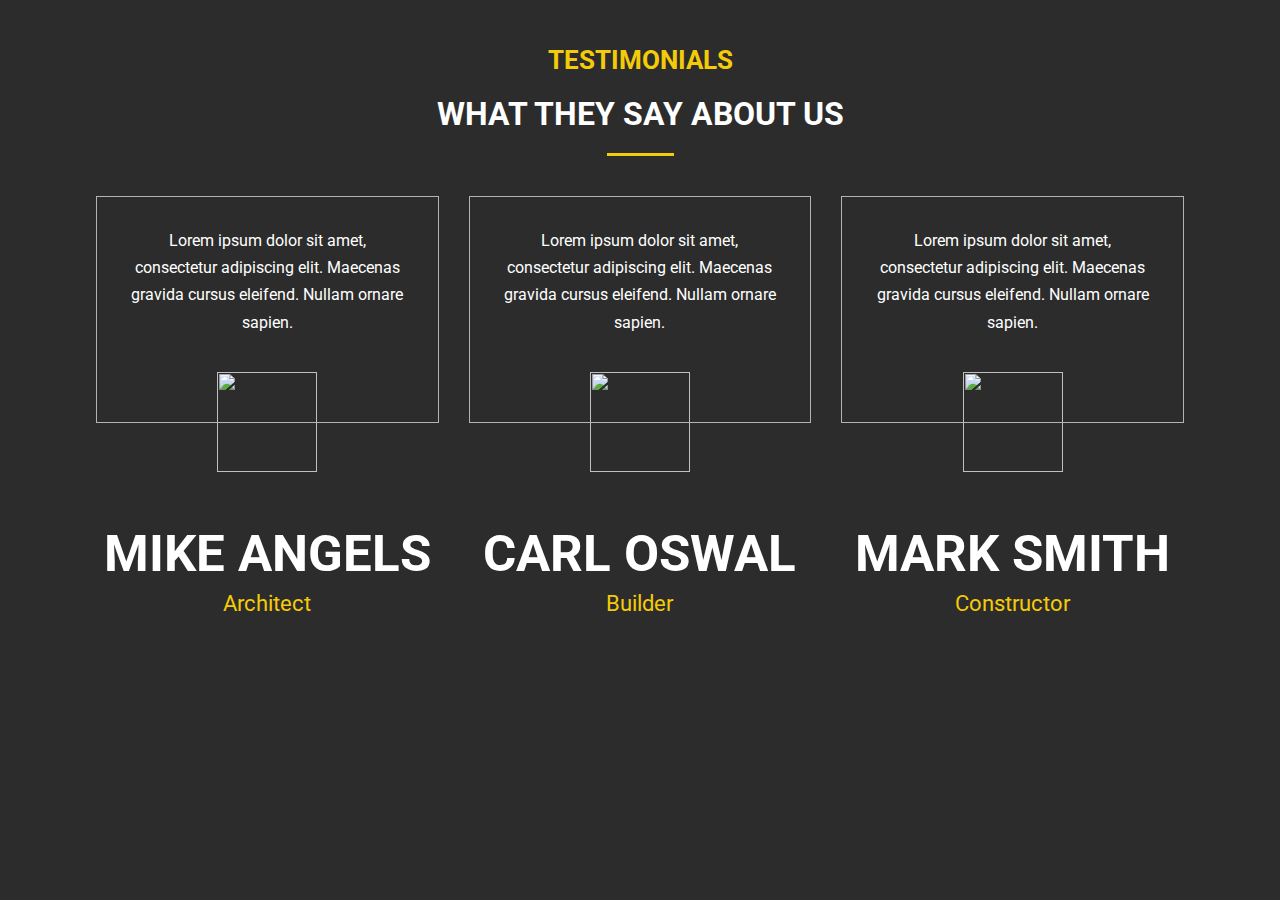
==== Task-17/index.html @ 7f32a193 "Task-17" ====
<!DOCTYPE html>
<html lang="en">

<head>
    <meta charset="UTF-8">
    <meta name="viewport" content="width=device-width, initial-scale=1.0">
    <title>Document</title>

    <link rel="stylesheet" href="./layout.css">
    <link rel="stylesheet" href="./reset.css">
    <link rel="stylesheet" href="style.css">
</head>

<body>

    <section>
        <div class="container">
            <header class="header">
                <h3 class="header-h2">TESTIMONIALS</h3>
                <h2 class="header-custom">WHAT THEY SAY ABOUT US</h2>
                <div class="header-border"></div>
            </header>
            <main>
                <div class="row">
                    <div class="col-xl-4 col-lg-4 col-md-6 col-sm-12">
                        <div class="card">
                            <div class="card-header">
                                <p>Lorem ipsum dolor sit amet, consectetur adipiscing elit. Maecenas gravida cursus
                                    eleifend. Nullam ornare sapien.</p>
                                <img src="https://nicepagesite.netlify.app/assets/img/customer1.png" alt="">
                            </div>
                            <div class="card-footer">
                                <h1>MIKE ANGELS</h1>
                                <p>Architect</p>
                            </div>
                        </div>
                    </div>

                    <div class="col-xl-4 col-lg-4 col-md-6 col-sm-12">
                        <div class="card">
                            <div class="card-header">
                                <p>Lorem ipsum dolor sit amet, consectetur adipiscing elit. Maecenas gravida cursus
                                    eleifend. Nullam ornare sapien.</p>
                                <img src="https://nicepagesite.netlify.app/assets/img/customer2.png" alt="">
                            </div>
                            <div class="card-footer">
                                <h1>CARL OSWAL</h1>
                                <p>Builder</p>
                            </div>
                        </div>
                    </div>

                    <div class="col-xl-4 col-lg-4 col-md-6 col-sm-12">
                        <div class="card">
                            <div class="card-header">
                                <p>Lorem ipsum dolor sit amet, consectetur adipiscing elit. Maecenas gravida cursus
                                    eleifend. Nullam ornare sapien.</p>
                                <img src="https://nicepagesite.netlify.app/assets/img/customer3.png" alt="">
                            </div>
                            <div class="card-footer">
                                <h1>MARK SMITH</h1>
                                <p>Constructor</p>
                            </div>
                        </div>
                    </div>

                </div>
            </main>
        </div>
    </section>

</body>

</html>
---- Task-17/layout.css ----
.container {
    width: 85%;
    max-width: 1100px;
    margin-inline: auto;
}

.row {
    display: flex;
    flex-wrap: wrap; 
    margin-inline: -15px;
}

[class^='col-xl-'] {
    padding-inline: 15px;
    box-sizing: border-box;
}




/* extra large  - xl*/
@media screen and (min-width:1200px) {
    .col-xl-1 {
        width: calc(100%/12*1);
    }

    .col-xl-2 {
        width: calc(100%/12*2);
    }

    .col-xl-3 {
        width: calc(100%/12*3);
    }

    .col-xl-4 {
        width: calc(100%/12*4);
    }

    .col-xl-5 {
        width: calc(100%/12*5);
    }

    .col-xl-6 {
        width: 50%;
    }

    .col-xl-7 {
        width: calc(100%/12*7);
    }

    .col-xl-8 {
        width: calc(100%/12*8);
    }

    .col-xl-9 {
        width: calc(100%/12*9);
    }

    .col-xl-10 {
        width: calc(100%/12*10);
    }

    .col-xl-11 {
        width: calc(100%/12*11);
    }

    .col-xl-12 {
        width: 100%;
    }

}

/* large -lg */
@media screen and (max-width:1200px) and (min-width:992px) {

    .col-lg-1 {
        width: calc(100%/12*1);
    }

    .col-lg-2 {
        width: calc(100%/12*2);
    }

    .col-lg-3 {
        width: calc(100%/12*3);
    }

    .col-lg-4 {
        width: calc(100%/12*4);
    }

    .col-lg-5 {
        width: calc(100%/12*5);
    }

    .col-lg-6 {
        width: 50%;
    }

    .col-lg-7 {
        width: calc(100%/12*7);
    }

    .col-lg-8 {
        width: calc(100%/12*8);
    }

    .col-lg-9 {
        width: calc(100%/12*9);
    }

    .col-lg-10 {
        width: calc(100%/12*10);
    }

    .col-lg-11 {
        width: calc(100%/12*11);
    }

    .col-lg-12 {
        width: 100%;
    }

}

/* medium - md */
@media screen and (max-width:992px) and (min-width:768px) {

    .col-md-1 {
        width: calc(100%/12*1);
    }

    .col-md-2 {
        width: calc(100%/12*2);
    }

    .col-md-3 {
        width: calc(100%/12*3);
    }

    .col-md-4 {
        width: calc(100%/12*4);
    }

    .col-md-5 {
        width: calc(100%/12*5);
    }

    .col-md-6 {
        width: 50%;
    }

    .col-md-7 {
        width: calc(100%/12*7);
    }

    .col-md-8 {
        width: calc(100%/12*8);
    }

    .col-md-9 {
        width: calc(100%/12*9);
    }

    .col-md-10 {
        width: calc(100%/12*10);
    }

    .col-md-11 {
        width: calc(100%/12*11);
    }

    .col-md-12 {
        width: 100%;
    }

}

/* small sm */
@media screen and (max-width:768px) and (min-width:562px) {

    .col-sm-1 {
        width: calc(100%/12*1);
    }

    .col-sm-2 {
        width: calc(100%/12*2);
    }

    .col-sm-3 {
        width: calc(100%/12*3);
    }

    .col-sm-4 {
        width: calc(100%/12*4);
    }

    .col-sm-5 {
        width: calc(100%/12*5);
    }

    .col-sm-6 {
        width: 50%;
    }

    .col-sm-7 {
        width: calc(100%/12*7);
    }

    .col-sm-8 {
        width: calc(100%/12*8);
    }

    .col-sm-9 {
        width: calc(100%/12*9);
    }

    .col-sm-10 {
        width: calc(100%/12*10);
    }

    .col-sm-11 {
        width: calc(100%/12*11);
    }

    .col-sm-12 {
        width: 100%;
    }

}

/* extra small - xs */
@media screen and (max-width:562px) {


    .col-xs-1 {
        width: calc(100%/12*1);
    }

    .col-xs-2 {
        width: calc(100%/12*2);
    }

    .col-xs-3 {
        width: calc(100%/12*3);
    }

    .col-xs-4 {
        width: calc(100%/12*4);
    }

    .col-xs-5 {
        width: calc(100%/12*5);
    }

    .col-xs-6 {
        width: 50%;
    }

    .col-xs-7 {
        width: calc(100%/12*7);
    }

    .col-xs-8 {
        width: calc(100%/12*8);
    }

    .col-xs-9 {
        width: calc(100%/12*9);
    }

    .col-xs-10 {
        width: calc(100%/12*10);
    }

    .col-xs-11 {
        width: calc(100%/12*11);
    }

    .col-xs-12 {
        width: 100%;
    }

}
---- Task-17/style.css ----
@import url('https://fonts.googleapis.com/css2?family=Roboto:ital,wght@0,100;0,300;0,400;0,500;0,700;0,900;1,100;1,300;1,400;1,500;1,700;1,900&display=swap');

body {
    font-family: "Roboto", sans-serif;
}

section {
    min-height: 100vh;
    padding: 45px 0;
    box-sizing: border-box;
    background: #2c2c2c;
}

.header {
    box-sizing: border-box;
    display: flex;
    align-items: center;
    justify-content: center;
    flex-direction: column;
}

.header:hover {
    .header-border {
        transform: scaleX(1.5);
    }
}

.header h3 {
    color: #f4cb08;
    font-size: 1.6rem;
}

.header h2 {
    color: #fff;
    font-size: 32px;
    margin: 20px 0;
}

.header-border {
    width: 67px;
    height: 3px;
    background: #f4cb08;
    margin: 0 0 40px;
    transition: ease-in .3s;
}

img {
    position: absolute;
    bottom: -50px;
    left: 50%;
    transform: translateX(-50%);

    width: 100px;
    height: 100px;
}

.card-header {
    padding: 30px;
    padding-bottom: 70px;
    
    border: 1px solid #b3b3b3;
    transition: ease-in .2s;
    position: relative;
}

.card-header:hover {
    border-color: #fff;
    border-bottom-left-radius: 10px;
    border-bottom-right-radius: 10px;
    border-bottom-width: 5px;
}

p {
    text-align: center;
    margin: 0 0 16px;
    margin-top: 0;
    margin-bottom: 1rem;
    letter-spacing: 3;
    color: #fff;
    font-size: 16px;
    line-height: 1.7;
}

.card-footer {
    font-size: 25.6px;
    margin: 0 0 8px;
    color: #fff;
    text-align: center;
    margin-top: 100px;
}

.card-footer p {
    font-size: 22.4px;
    margin: 0 0 8px;
    color: #f4cb08;
}
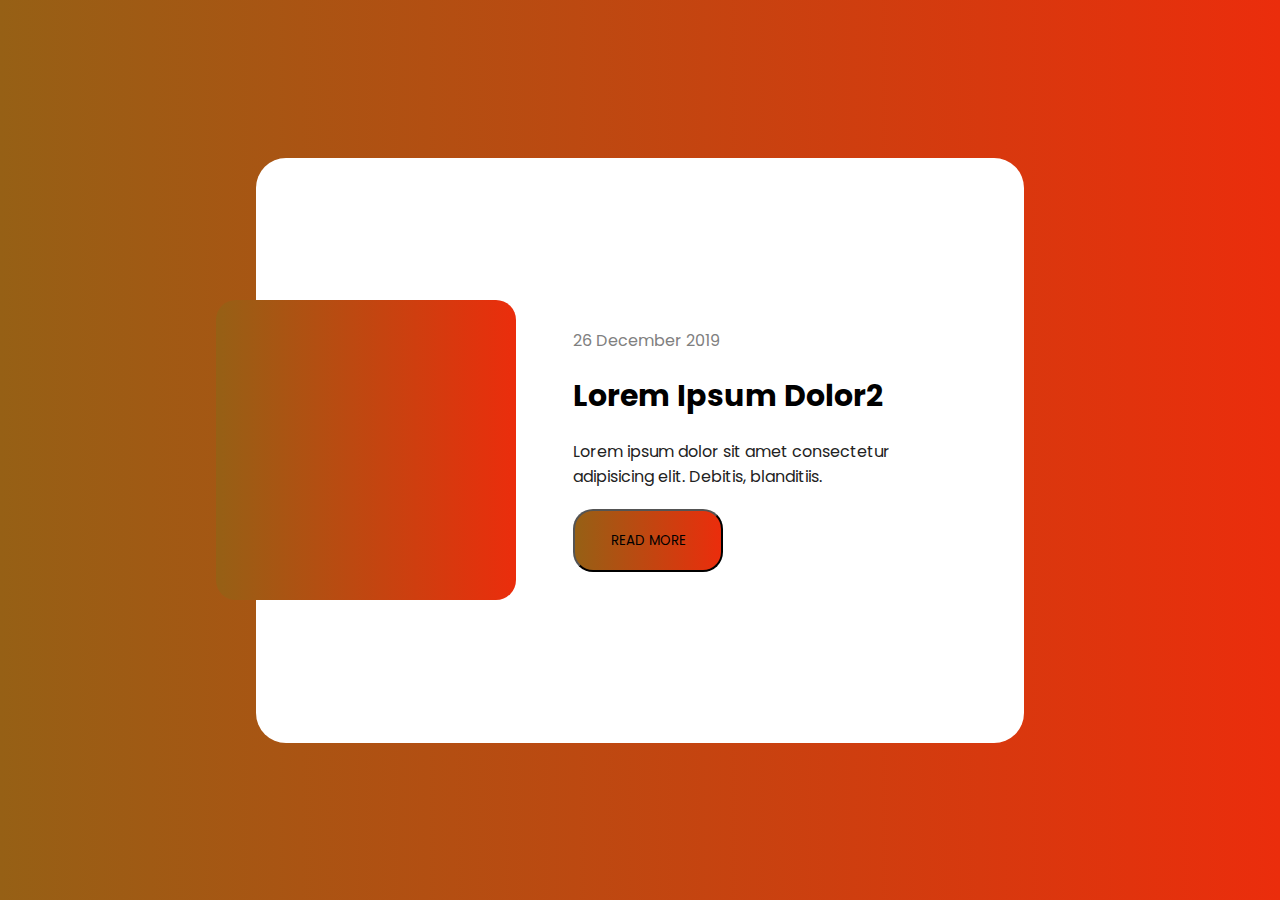
==== commit 26d1765d: "test" ====
--- a/Task-17/index.html
+++ b/Task-17/index.html
@@ -5,68 +5,27 @@
     <meta charset="UTF-8">
     <meta name="viewport" content="width=device-width, initial-scale=1.0">
     <title>Document</title>
-
-    <link rel="stylesheet" href="./layout.css">
-    <link rel="stylesheet" href="./reset.css">
     <link rel="stylesheet" href="style.css">
 </head>
 
 <body>
 
     <section>
-        <div class="container">
-            <header class="header">
-                <h3 class="header-h2">TESTIMONIALS</h3>
-                <h2 class="header-custom">WHAT THEY SAY ABOUT US</h2>
-                <div class="header-border"></div>
-            </header>
-            <main>
-                <div class="row">
-                    <div class="col-xl-4 col-lg-4 col-md-6 col-sm-12">
-                        <div class="card">
-                            <div class="card-header">
-                                <p>Lorem ipsum dolor sit amet, consectetur adipiscing elit. Maecenas gravida cursus
-                                    eleifend. Nullam ornare sapien.</p>
-                                <img src="https://nicepagesite.netlify.app/assets/img/customer1.png" alt="">
-                            </div>
-                            <div class="card-footer">
-                                <h1>MIKE ANGELS</h1>
-                                <p>Architect</p>
-                            </div>
-                        </div>
+        <main>
+            <div class="card">
+                <div class="color-box"></div>
+                <div class="card-info">
+                    <p class="date"> 26 December 2019</p>
+                    <div class="title">
+                        Lorem Ipsum Dolor2
                     </div>
-
-                    <div class="col-xl-4 col-lg-4 col-md-6 col-sm-12">
-                        <div class="card">
-                            <div class="card-header">
-                                <p>Lorem ipsum dolor sit amet, consectetur adipiscing elit. Maecenas gravida cursus
-                                    eleifend. Nullam ornare sapien.</p>
-                                <img src="https://nicepagesite.netlify.app/assets/img/customer2.png" alt="">
-                            </div>
-                            <div class="card-footer">
-                                <h1>CARL OSWAL</h1>
-                                <p>Builder</p>
-                            </div>
-                        </div>
-                    </div>
-
-                    <div class="col-xl-4 col-lg-4 col-md-6 col-sm-12">
-                        <div class="card">
-                            <div class="card-header">
-                                <p>Lorem ipsum dolor sit amet, consectetur adipiscing elit. Maecenas gravida cursus
-                                    eleifend. Nullam ornare sapien.</p>
-                                <img src="https://nicepagesite.netlify.app/assets/img/customer3.png" alt="">
-                            </div>
-                            <div class="card-footer">
-                                <h1>MARK SMITH</h1>
-                                <p>Constructor</p>
-                            </div>
-                        </div>
-                    </div>
-
+                    <p class="desc">
+                        Lorem ipsum dolor sit amet consectetur adipisicing elit. Debitis, blanditiis.
+                    </p>
+                    <button class="button">READ MORE</button>
                 </div>
-            </main>
-        </div>
+            </div>
+        </main>
     </section>
 
 </body>
--- a/Task-17/style.css
+++ b/Task-17/style.css
@@ -1,96 +1,81 @@
-@import url('https://fonts.googleapis.com/css2?family=Roboto:ital,wght@0,100;0,300;0,400;0,500;0,700;0,900;1,100;1,300;1,400;1,500;1,700;1,900&display=swap');
+@import url('https://fonts.googleapis.com/css2?family=Poppins:ital,wght@0,100;0,200;0,300;0,400;0,500;0,600;0,700;0,800;0,900;1,100;1,200;1,300;1,400;1,500;1,600;1,700;1,800;1,900&display=swap');
 
-body {
-    font-family: "Roboto", sans-serif;
+* {
+    margin: 0;
+    padding: 0;
+    box-sizing: border-box;
 }
 
+
+
 section {
-    min-height: 100vh;
-    padding: 45px 0;
-    box-sizing: border-box;
-    background: #2c2c2c;
+    background: linear-gradient(90deg, rgba(2, 0, 36, 1) 0%, rgba(84, 16, 28, 1) 0%, rgba(150, 96, 21, 1) 0%, rgba(235, 45, 12, 1) 100%, rgba(0, 212, 255, 1) 100%);
 }
 
-.header {
-    box-sizing: border-box;
+main {
+    height: 100vh;
     display: flex;
     align-items: center;
     justify-content: center;
-    flex-direction: column;
+    margin: 0 auto;
 }
 
-.header:hover {
-    .header-border {
-        transform: scaleX(1.5);
-    }
+.card {
+    width: 60%;
+    height: 65%;
+    background: #fff;
+    border-radius: 30px;
+    position: relative;
+    display: flex;
+    justify-content: end;
+
 }
 
-.header h3 {
-    color: #f4cb08;
-    font-size: 1.6rem;
+.color-box {
+    width: 300px;
+    height: 300px;
+    left: -40px;
+    background: linear-gradient(90deg, rgba(2, 0, 36, 1) 0%, rgba(84, 16, 28, 1) 0%, rgba(150, 96, 21, 1) 0%, rgba(235, 45, 12, 1) 100%, rgba(0, 212, 255, 1) 100%);
+    position: absolute;
+    top: 50%;
+    transform: translateY(-50%);
+    border-radius: 20px;
 }
 
-.header h2 {
-    color: #fff;
-    font-size: 32px;
-    margin: 20px 0;
+.card-info {
+    display: flex;
+    justify-content: center;
+    flex-direction: column;
+    align-items: start;
+    width: 60%;
 }
 
-.header-border {
-    width: 67px;
-    height: 3px;
-    background: #f4cb08;
-    margin: 0 0 40px;
-    transition: ease-in .3s;
+.card-info * {
+    margin: 10px;
+    font-family: "Poppins", sans-serif;
 }
 
-img {
-    position: absolute;
-    bottom: -50px;
-    left: 50%;
-    transform: translateX(-50%);
-
-    width: 100px;
-    height: 100px;
+.date {
+    color: gray;
 }
 
-.card-header {
-    padding: 30px;
-    padding-bottom: 70px;
-    
-    border: 1px solid #b3b3b3;
-    transition: ease-in .2s;
-    position: relative;
+.title {
+    font-weight: 700;
+    font-size: 30px;
+    color: black;
 }
 
-.card-header:hover {
-    border-color: #fff;
-    border-bottom-left-radius: 10px;
-    border-bottom-right-radius: 10px;
-    border-bottom-width: 5px;
+.desc {
+    font-weight: 400px;
+    width: 80%;
+    white-space: wrap;
+    color: rgb(34, 34, 34);
 }
 
-p {
-    text-align: center;
-    margin: 0 0 16px;
-    margin-top: 0;
-    margin-bottom: 1rem;
-    letter-spacing: 3;
-    color: #fff;
-    font-size: 16px;
-    line-height: 1.7;
-}
-
-.card-footer {
-    font-size: 25.6px;
-    margin: 0 0 8px;
-    color: #fff;
-    text-align: center;
-    margin-top: 100px;
-}
-
-.card-footer p {
-    font-size: 22.4px;
-    margin: 0 0 8px;
-    color: #f4cb08;
+.button {
+    background: linear-gradient(90deg, rgba(2, 0, 36, 1) 0%, rgba(84, 16, 28, 1) 0%, rgba(150, 96, 21, 1) 0%, rgba(235, 45, 12, 1) 100%, rgba(0, 212, 255, 1) 100%);
+    ;
+    width: 150px;
+    height: 7vh;
+    border-radius: 20px;
 }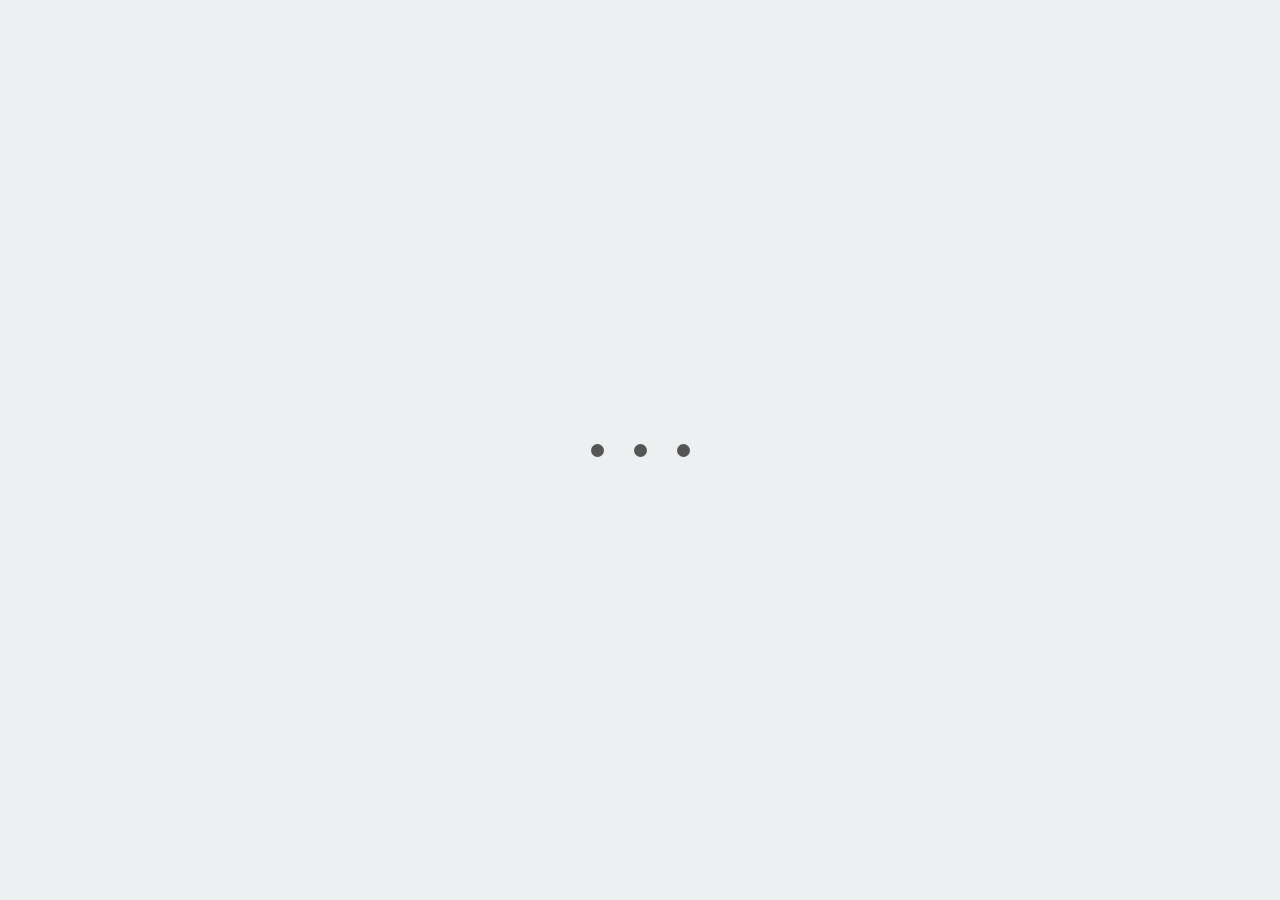
==== commit 9a631f2e: "Task-17" ====
--- a/Task-17/index.html
+++ b/Task-17/index.html
@@ -10,23 +10,12 @@
 
 <body>
 
-    <section>
-        <main>
-            <div class="card">
-                <div class="color-box"></div>
-                <div class="card-info">
-                    <p class="date"> 26 December 2019</p>
-                    <div class="title">
-                        Lorem Ipsum Dolor2
-                    </div>
-                    <p class="desc">
-                        Lorem ipsum dolor sit amet consectetur adipisicing elit. Debitis, blanditiis.
-                    </p>
-                    <button class="button">READ MORE</button>
-                </div>
-            </div>
-        </main>
-    </section>
+    <div class="element">
+        <div class="element-1"></div>
+        <div class="element-1"></div>
+        <div class="element-1"></div>
+    </div>
+
 
 </body>
 
--- a/Task-17/style.css
+++ b/Task-17/style.css
@@ -1,81 +1,41 @@
-@import url('https://fonts.googleapis.com/css2?family=Poppins:ital,wght@0,100;0,200;0,300;0,400;0,500;0,600;0,700;0,800;0,900;1,100;1,200;1,300;1,400;1,500;1,600;1,700;1,800;1,900&display=swap');
-
 * {
     margin: 0;
     padding: 0;
     box-sizing: border-box;
 }
 
-
-
-section {
-    background: linear-gradient(90deg, rgba(2, 0, 36, 1) 0%, rgba(84, 16, 28, 1) 0%, rgba(150, 96, 21, 1) 0%, rgba(235, 45, 12, 1) 100%, rgba(0, 212, 255, 1) 100%);
-}
-
-main {
+.element {
+    width: 100%;
     height: 100vh;
+    background: #ecf0f1;
     display: flex;
     align-items: center;
     justify-content: center;
-    margin: 0 auto;
 }
 
-.card {
-    width: 60%;
-    height: 65%;
-    background: #fff;
-    border-radius: 30px;
-    position: relative;
-    display: flex;
-    justify-content: end;
+.element-1 {
+    width: 13px;
+    height: 13px;
+    background: #555;
+    margin: 15px;
+    border-radius: 100%;
 
 }
 
-.color-box {
-    width: 300px;
-    height: 300px;
-    left: -40px;
-    background: linear-gradient(90deg, rgba(2, 0, 36, 1) 0%, rgba(84, 16, 28, 1) 0%, rgba(150, 96, 21, 1) 0%, rgba(235, 45, 12, 1) 100%, rgba(0, 212, 255, 1) 100%);
-    position: absolute;
-    top: 50%;
-    transform: translateY(-50%);
-    border-radius: 20px;
+.element-1:nth-child(1) {
+    animation: animation .6s ease-in-out alternate infinite;
 }
 
-.card-info {
-    display: flex;
-    justify-content: center;
-    flex-direction: column;
-    align-items: start;
-    width: 60%;
+.element-1:nth-child(2) {
+    animation: animation .6s ease-in-out alternate .2s infinite;
 }
 
-.card-info * {
-    margin: 10px;
-    font-family: "Poppins", sans-serif;
+.element-1:nth-child(3) {
+    animation: animation.6s ease-in-out alternate .4s infinite;
 }
 
-.date {
-    color: gray;
-}
-
-.title {
-    font-weight: 700;
-    font-size: 30px;
-    color: black;
-}
-
-.desc {
-    font-weight: 400px;
-    width: 80%;
-    white-space: wrap;
-    color: rgb(34, 34, 34);
-}
-
-.button {
-    background: linear-gradient(90deg, rgba(2, 0, 36, 1) 0%, rgba(84, 16, 28, 1) 0%, rgba(150, 96, 21, 1) 0%, rgba(235, 45, 12, 1) 100%, rgba(0, 212, 255, 1) 100%);
-    ;
-    width: 150px;
-    height: 7vh;
-    border-radius: 20px;
+@keyframes animation {
+    100% {
+        transform: scale(2);
+    }
 }